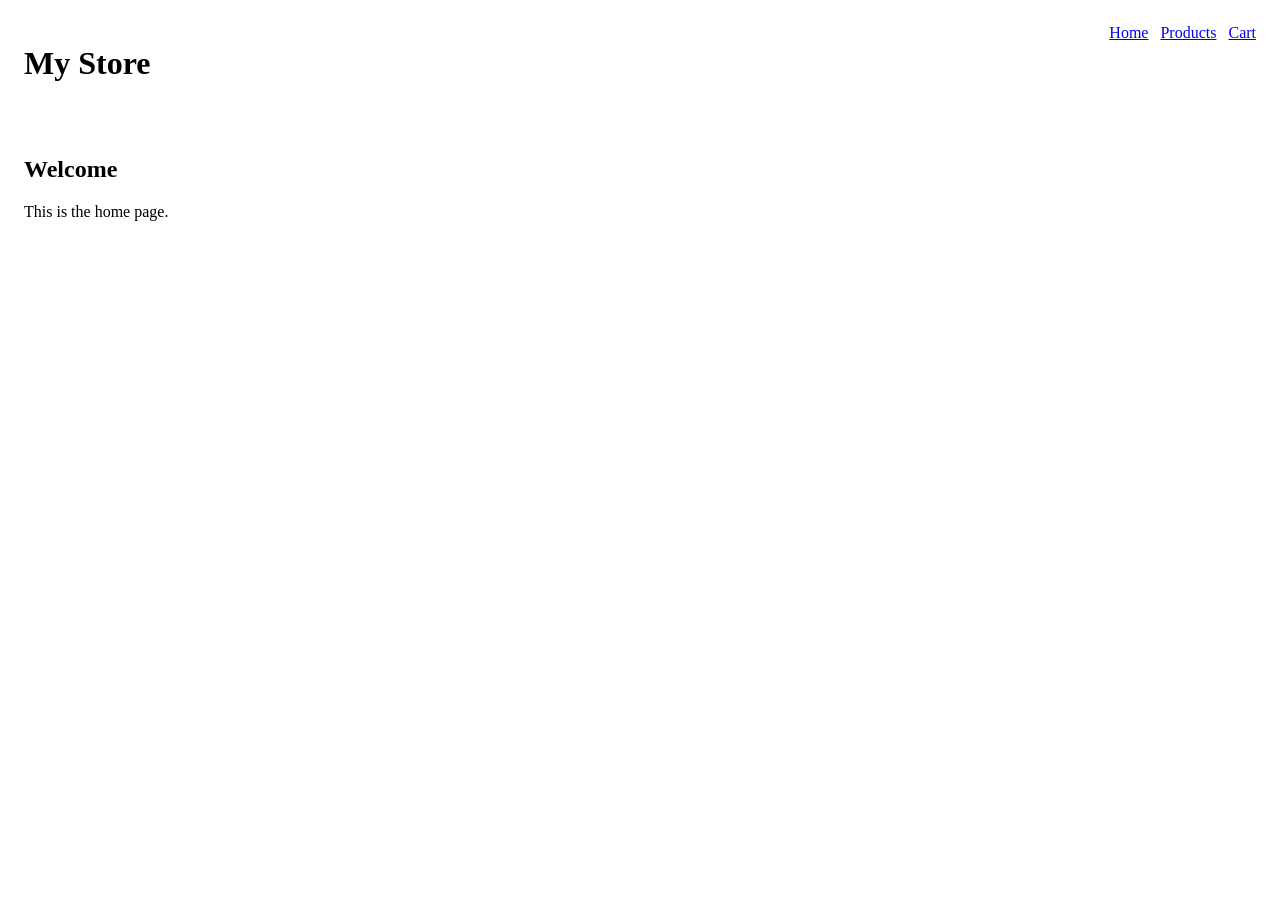
==== index.html @ c32ae8af "html" ====
<!doctype html>
<html lang="en">
  <head>
    <meta charset="utf-8">
    <meta name="viewport" content="width=device-width, initial-scale=1">
    <title>Home</title>
    <link rel="stylesheet" href="./css/styles.css">
  </head>
  <body class="page">
    <header>
  <h1>My Store</h1>
  <nav>
  <a href="./index.html">Home</a>
  <a href="./products.html">Products</a>
  <a href="./cart.html">Cart</a>
</nav>
</header>
    <main>
      <h2>Welcome</h2>
      <p>This is the home page.</p>
    </main>
  </body>
</html>
---- css/styles.css ----
.page {
  min-height: 100vh;
  display: grid;
  grid-template-rows: auto 1fr;
}

header {
  display: grid;
  grid-template-columns: 1fr auto;
  gap: 12px;
  padding: 16px;
}

nav {
  display: grid;
  grid-auto-flow: column;
  gap: 12px;
  justify-content: end;
}

main {
  padding: 16px;
}
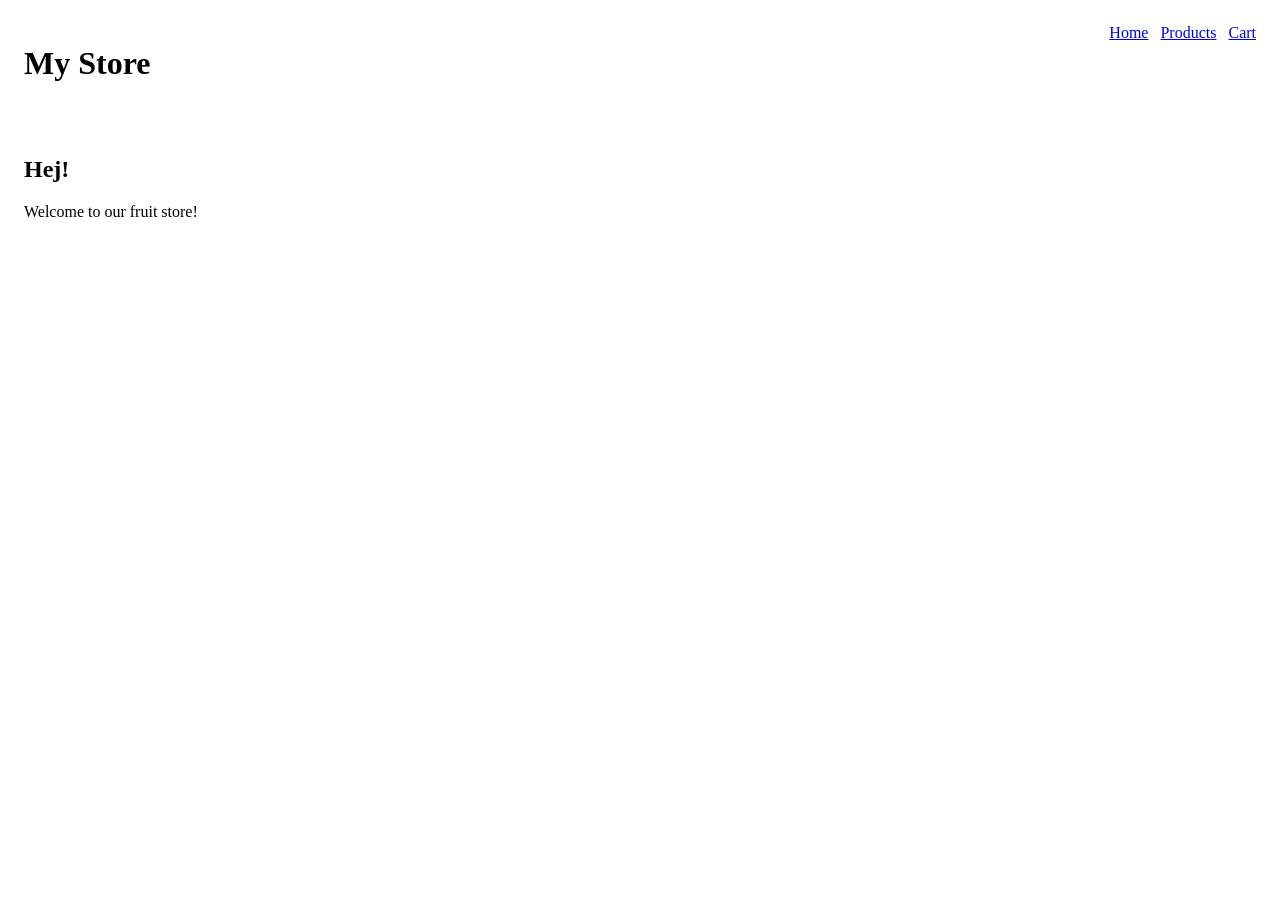
==== commit 1f13532e: "Add some elements" ====
--- a/index.html
+++ b/index.html
@@ -16,8 +16,8 @@
 </nav>
 </header>
     <main>
-      <h2>Welcome</h2>
-      <p>This is the home page.</p>
+      <h2>Hej!</h2>
+      <p>Welcome to our fruit store!</p>
     </main>
   </body>
 </html>
--- a/css/styles.css
+++ b/css/styles.css
@@ -1,9 +1,11 @@
+/* Page layout: a simple 2-row grid (header + main) */
 .page {
   min-height: 100vh;
   display: grid;
   grid-template-rows: auto 1fr;
 }
 
+/* Header layout: title on the left, navigation on the right */
 header {
   display: grid;
   grid-template-columns: 1fr auto;
@@ -11,6 +13,7 @@
   padding: 16px;
 }
 
+/* Navigation: place links in a single row and align them to the right */
 nav {
   display: grid;
   grid-auto-flow: column;
@@ -18,6 +21,7 @@
   justify-content: end;
 }
 
+/* Main content spacing */
 main {
   padding: 16px;
 }
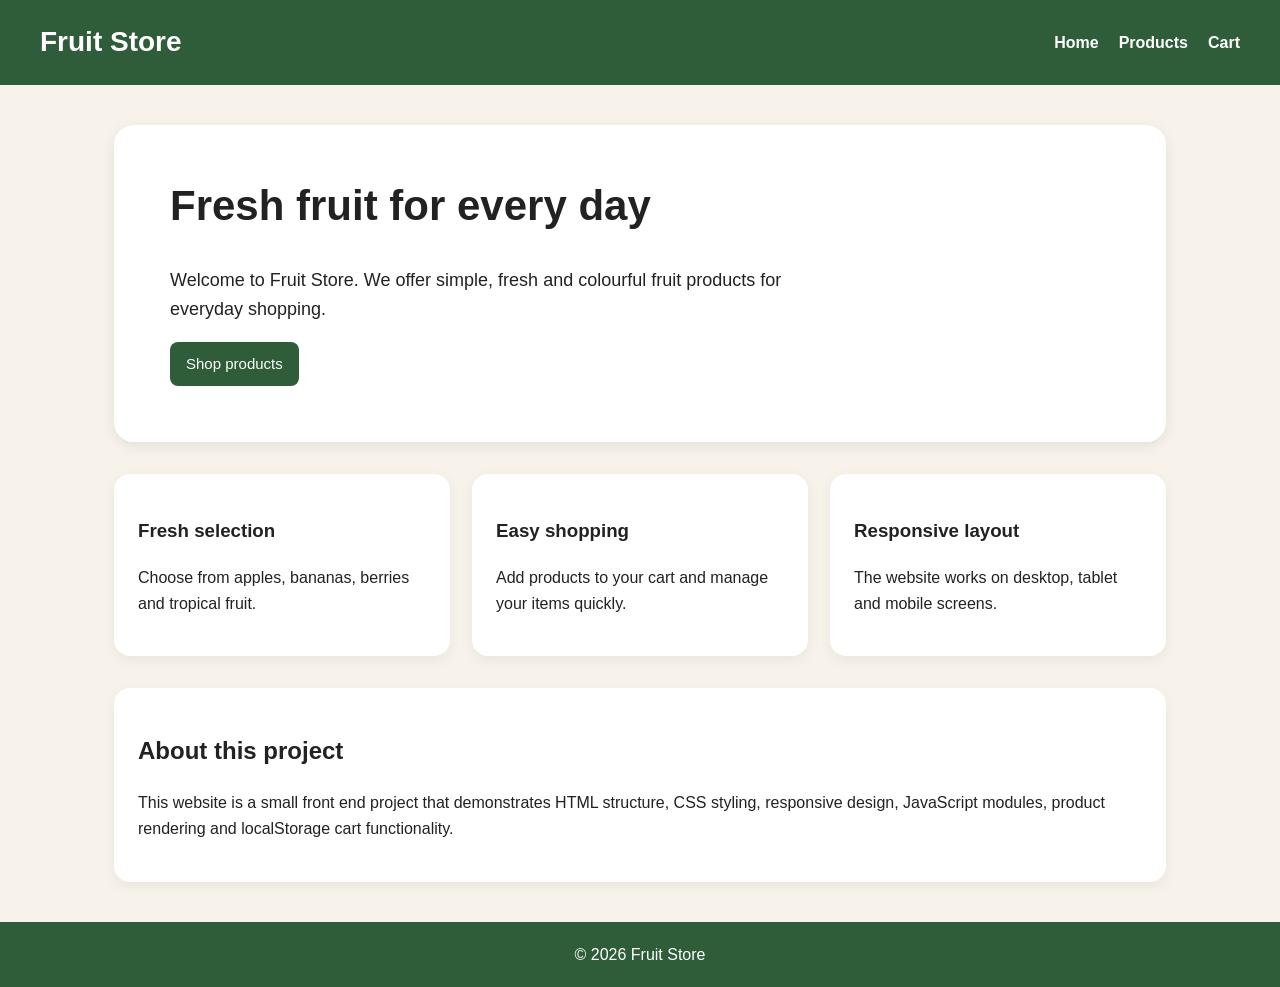
==== commit 33b43c08: "fix" ====
--- a/index.html
+++ b/index.html
@@ -3,21 +3,62 @@
   <head>
     <meta charset="utf-8">
     <meta name="viewport" content="width=device-width, initial-scale=1">
-    <title>Home</title>
+    <title>Fruit Store | Home</title>
     <link rel="stylesheet" href="./css/styles.css">
   </head>
+
   <body class="page">
-    <header>
-  <h1>My Store</h1>
-  <nav>
-  <a href="./index.html">Home</a>
-  <a href="./products.html">Products</a>
-  <a href="./cart.html">Cart</a>
-</nav>
-</header>
+    <header class="site-header">
+      <h1>Fruit Store</h1>
+
+      <nav class="site-nav">
+        <a href="./index.html">Home</a>
+        <a href="./products.html">Products</a>
+        <a href="./cart.html">Cart</a>
+      </nav>
+    </header>
+
     <main>
-      <h2>Hej!</h2>
-      <p>Welcome to our fruit store!</p>
+      <section class="hero">
+        <div class="hero-text">
+          <h2>Fresh fruit for every day</h2>
+          <p>
+            Welcome to Fruit Store. We offer simple, fresh and colourful fruit
+            products for everyday shopping.
+          </p>
+          <a class="button" href="./products.html">Shop products</a>
+        </div>
+      </section>
+
+      <section class="features">
+        <article>
+          <h3>Fresh selection</h3>
+          <p>Choose from apples, bananas, berries and tropical fruit.</p>
+        </article>
+
+        <article>
+          <h3>Easy shopping</h3>
+          <p>Add products to your cart and manage your items quickly.</p>
+        </article>
+
+        <article>
+          <h3>Responsive layout</h3>
+          <p>The website works on desktop, tablet and mobile screens.</p>
+        </article>
+      </section>
+
+      <section class="about-section">
+        <h2>About this project</h2>
+        <p>
+          This website is a small front end project that demonstrates HTML
+          structure, CSS styling, responsive design, JavaScript modules, product
+          rendering and localStorage cart functionality.
+        </p>
+      </section>
     </main>
+
+    <footer class="site-footer">
+      <p>© 2026 Fruit Store</p>
+    </footer>
   </body>
 </html>
--- a/css/styles.css
+++ b/css/styles.css
@@ -1,27 +1,284 @@
-/* Page layout: a simple 2-row grid (header + main) */
+* {
+  box-sizing: border-box;
+}
+
+body {
+  margin: 0;
+  font-family: Arial, Helvetica, sans-serif;
+  background-color: #f7f3ea;
+  color: #222222;
+  line-height: 1.6;
+}
+
 .page {
   min-height: 100vh;
   display: grid;
-  grid-template-rows: auto 1fr;
-}
-
-/* Header layout: title on the left, navigation on the right */
-header {
-  display: grid;
-  grid-template-columns: 1fr auto;
+  grid-template-rows: auto 1fr auto;
+}
+
+.site-header {
+  display: flex;
+  justify-content: space-between;
+  align-items: center;
+  gap: 24px;
+  padding: 20px 40px;
+  background-color: #2f5d3a;
+  color: white;
+}
+
+.site-header h1 {
+  margin: 0;
+  font-size: 28px;
+}
+
+.site-nav {
+  display: flex;
+  gap: 20px;
+  flex-wrap: wrap;
+}
+
+.site-nav a {
+  color: white;
+  text-decoration: none;
+  font-weight: bold;
+}
+
+.site-nav a:hover {
+  text-decoration: underline;
+}
+
+main {
+  width: 100%;
+  max-width: 1100px;
+  margin: 0 auto;
+  padding: 40px 24px;
+}
+
+.hero {
+  background-color: white;
+  border-radius: 20px;
+  padding: 56px;
+  margin-bottom: 32px;
+  box-shadow: 0 4px 14px rgba(0, 0, 0, 0.08);
+}
+
+.hero h2 {
+  margin-top: 0;
+  font-size: 42px;
+  line-height: 1.2;
+}
+
+.hero p {
+  max-width: 620px;
+  font-size: 18px;
+}
+
+.button,
+button {
+  display: inline-block;
+  padding: 10px 16px;
+  border: none;
+  border-radius: 8px;
+  background-color: #2f5d3a;
+  color: white;
+  text-decoration: none;
+  font-size: 15px;
+  cursor: pointer;
+}
+
+.button:hover,
+button:hover {
+  background-color: #24482d;
+}
+
+.features {
+  display: grid;
+  grid-template-columns: repeat(3, 1fr);
+  gap: 22px;
+  margin-bottom: 32px;
+}
+
+.features article,
+.about-section,
+.page-intro,
+.cart-summary {
+  background-color: white;
+  padding: 24px;
+  border-radius: 16px;
+  box-shadow: 0 4px 14px rgba(0, 0, 0, 0.06);
+}
+
+.page-intro {
+  margin-bottom: 28px;
+}
+
+.page-intro h2 {
+  margin-top: 0;
+  font-size: 32px;
+}
+
+.product-grid {
+  display: grid;
+  grid-template-columns: repeat(4, 1fr);
+  gap: 24px;
+}
+
+.product-card {
+  background-color: white;
+  border-radius: 16px;
+  overflow: hidden;
+  box-shadow: 0 4px 14px rgba(0, 0, 0, 0.08);
+}
+
+.product-image {
+  display: flex;
+  justify-content: center;
+  align-items: center;
+  height: 180px;
+  background-color: #e8e2d6;
+  font-size: 72px;
+}
+
+.card-body {
+  padding: 20px;
+}
+
+.card-title {
+  margin: 0 0 8px;
+  font-size: 22px;
+}
+
+.card-description {
+  color: #555555;
+  font-size: 15px;
+}
+
+.card-price,
+.price {
+  font-weight: bold;
+  font-size: 18px;
+  color: #2f5d3a;
+}
+
+.card-actions {
+  display: flex;
   gap: 12px;
-  padding: 16px;
-}
-
-/* Navigation: place links in a single row and align them to the right */
-nav {
-  display: grid;
-  grid-auto-flow: column;
-  gap: 12px;
-  justify-content: end;
-}
-
-/* Main content spacing */
-main {
-  padding: 16px;
-}
+  flex-wrap: wrap;
+}
+
+.product-detail {
+  display: grid;
+  grid-template-columns: 1fr 1fr;
+  gap: 32px;
+  background-color: white;
+  padding: 32px;
+  border-radius: 20px;
+  box-shadow: 0 4px 14px rgba(0, 0, 0, 0.08);
+}
+
+.detail-image {
+  display: flex;
+  justify-content: center;
+  align-items: center;
+  min-height: 280px;
+  border-radius: 16px;
+  background-color: #e8e2d6;
+  font-size: 110px;
+}
+
+.detail-info h2 {
+  margin-top: 0;
+  font-size: 32px;
+}
+
+.message {
+  color: #2f5d3a;
+  font-weight: bold;
+}
+
+.cart-list {
+  display: grid;
+  gap: 16px;
+  margin-bottom: 24px;
+}
+
+.cart-item {
+  display: flex;
+  justify-content: space-between;
+  align-items: center;
+  gap: 16px;
+  background-color: white;
+  padding: 20px;
+  border-radius: 16px;
+  box-shadow: 0 4px 14px rgba(0, 0, 0, 0.06);
+}
+
+.cart-item h2 {
+  margin: 0 0 8px;
+  font-size: 20px;
+}
+
+.empty-cart {
+  background-color: white;
+  padding: 20px;
+  border-radius: 16px;
+}
+
+.site-footer {
+  text-align: center;
+  padding: 20px;
+  background-color: #2f5d3a;
+  color: white;
+}
+
+.site-footer p {
+  margin: 0;
+}
+
+@media (max-width: 900px) {
+  .product-grid {
+    grid-template-columns: repeat(2, 1fr);
+  }
+
+  .features {
+    grid-template-columns: 1fr;
+  }
+
+  .product-detail {
+    grid-template-columns: 1fr;
+  }
+}
+
+@media (max-width: 600px) {
+  .site-header {
+    flex-direction: column;
+    align-items: flex-start;
+    padding: 20px;
+  }
+
+  .site-nav {
+    flex-direction: column;
+    gap: 10px;
+  }
+
+  main {
+    padding: 24px 16px;
+  }
+
+  .hero {
+    padding: 32px 24px;
+  }
+
+  .hero h2 {
+    font-size: 30px;
+  }
+
+  .product-grid {
+    grid-template-columns: 1fr;
+  }
+
+  .cart-item {
+    flex-direction: column;
+    align-items: flex-start;
+  }
+}
